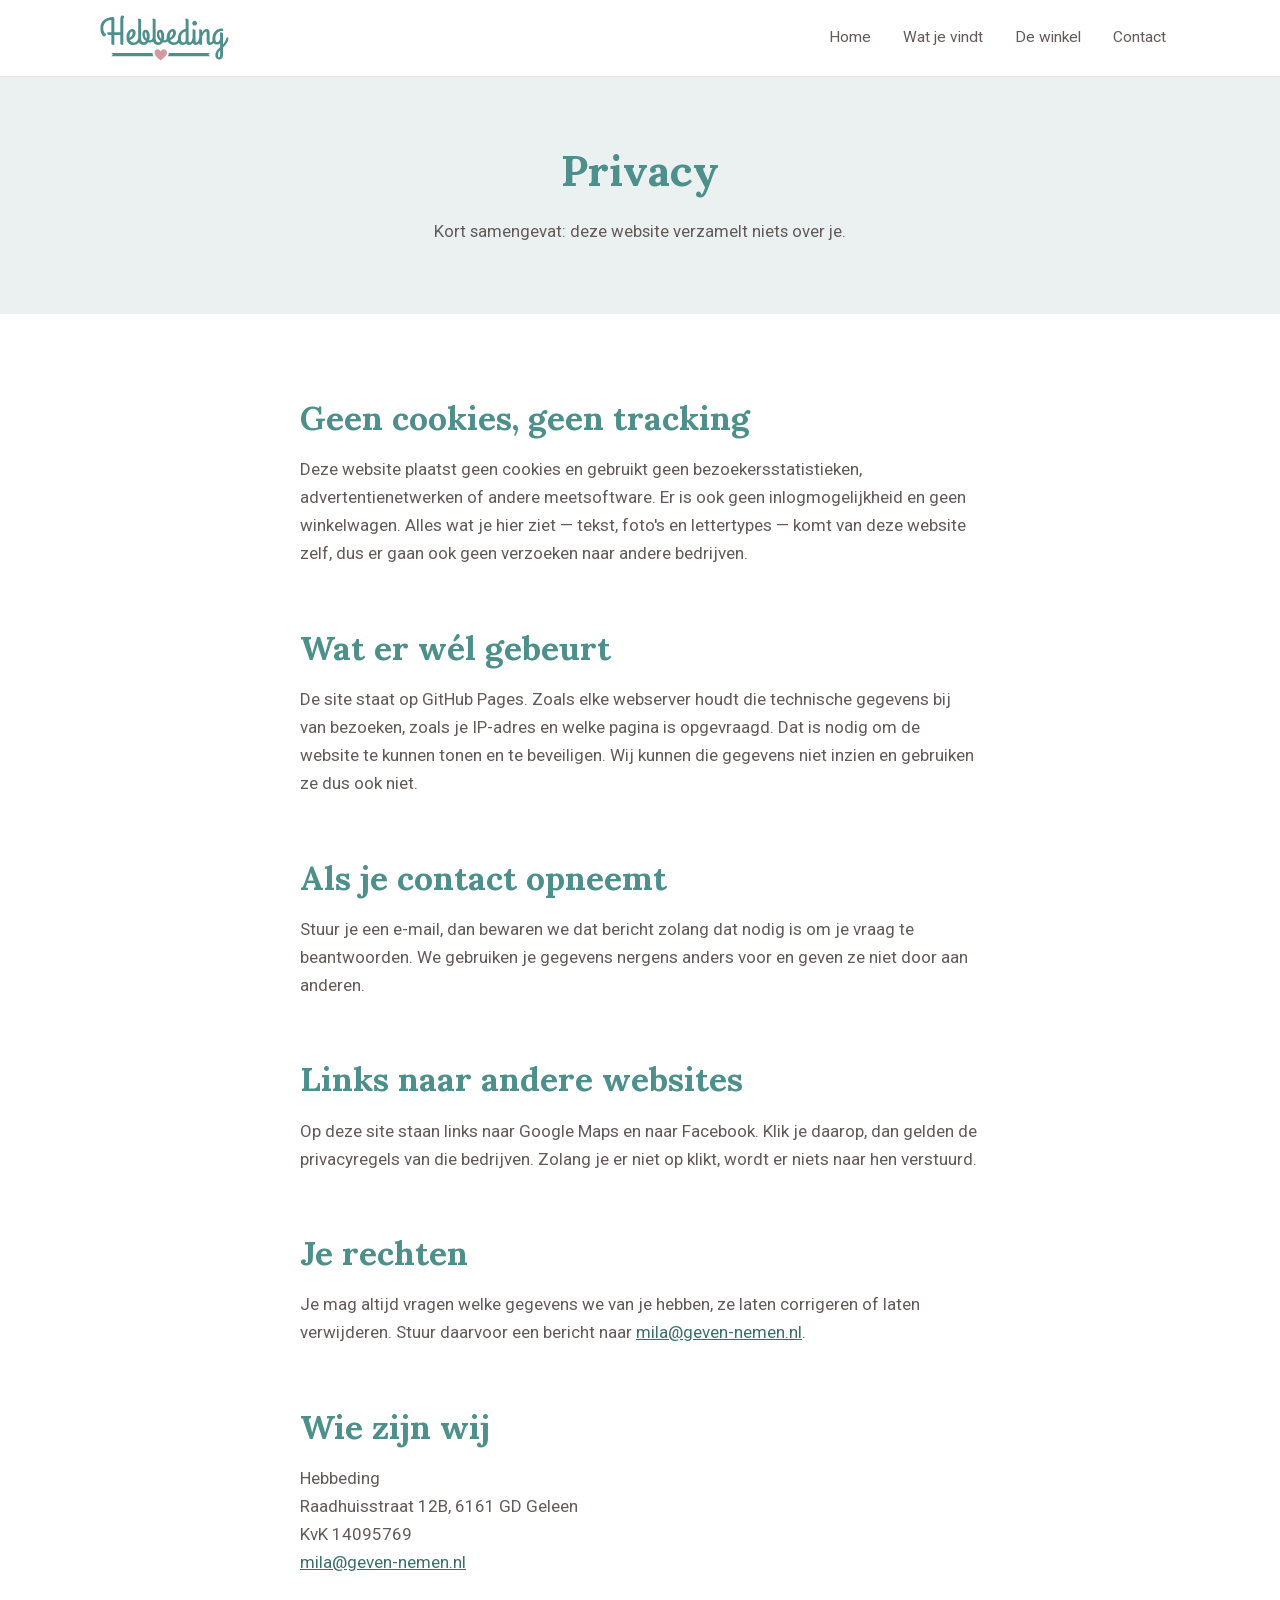
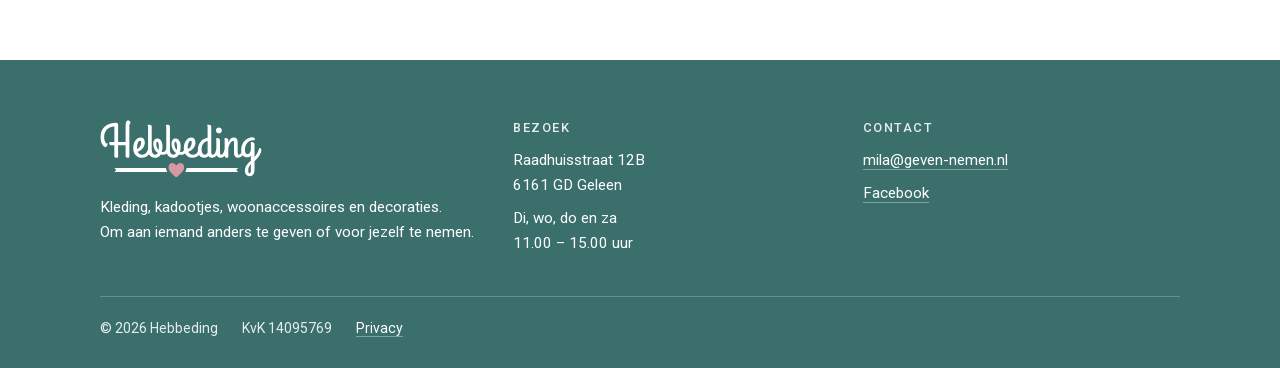
==== privacy.html @ 9cd59c02 "Statische website voor Hebbeding Vervangt de Shopify-webshop door een informatieve site: home, thema" ====
<!DOCTYPE html>
<html lang="nl">
<head>
<meta charset="utf-8">
<meta name="viewport" content="width=device-width, initial-scale=1">
<title>Privacy — Hebbeding</title>
<meta name="description" content="Privacyverklaring van Hebbeding. Deze website gebruikt geen cookies, geen tracking en verzamelt geen gegevens.">
<link rel="canonical" href="https://hebbeding.nu/privacy.html">
<meta name="robots" content="noindex, follow">

<link rel="icon" href="assets/img/favicon.png" sizes="any">
<link rel="apple-touch-icon" href="assets/img/apple-touch-icon.png">
<meta name="theme-color" content="#4c8f8b">

<link rel="preload" href="assets/fonts/lora-latin.woff2" as="font" type="font/woff2" crossorigin>
<link rel="preload" href="assets/fonts/roboto-latin.woff2" as="font" type="font/woff2" crossorigin>
<link rel="stylesheet" href="assets/css/style.css">
</head>
<body>

<a class="overslaan" href="#inhoud">Naar de inhoud</a>

<header class="site-header">
  <div class="wrap header-inner">
    <a class="logo" href="index.html">
      <img src="assets/img/logo.svg" width="129" height="46" alt="Hebbeding">
    </a>
    <button class="menu-knop" type="button" aria-expanded="false" aria-controls="hoofdmenu">
      <svg width="26" height="26" viewBox="0 0 26 26" fill="none" stroke="currentColor" stroke-width="1.8" aria-hidden="true">
        <path d="M4 7h18M4 13h18M4 19h18"/>
      </svg>
      <span class="sr-only">Menu</span>
    </button>
    <nav class="hoofdmenu" id="hoofdmenu" aria-label="Hoofdmenu">
      <ul>
        <li><a href="index.html">Home</a></li>
        <li><a href="themas.html">Wat je vindt</a></li>
        <li><a href="winkel.html">De winkel</a></li>
        <li><a href="winkel.html#contact">Contact</a></li>
      </ul>
    </nav>
  </div>
</header>

<main id="inhoud">

  <section class="paginakop">
    <div class="wrap">
      <h1>Privacy</h1>
      <p>Kort samengevat: deze website verzamelt niets over je.</p>
    </div>
  </section>

  <section class="sectie sectie--wit">
    <div class="wrap prose">
      <h2>Geen cookies, geen tracking</h2>
      <p>Deze website plaatst geen cookies en gebruikt geen bezoekersstatistieken,
         advertentienetwerken of andere meetsoftware. Er is ook geen
         inlogmogelijkheid en geen winkelwagen. Alles wat je hier ziet — tekst,
         foto's en lettertypes — komt van deze website zelf, dus er gaan ook geen
         verzoeken naar andere bedrijven.</p>

      <h2>Wat er wél gebeurt</h2>
      <p>De site staat op GitHub Pages. Zoals elke webserver houdt die technische
         gegevens bij van bezoeken, zoals je IP-adres en welke pagina is opgevraagd.
         Dat is nodig om de website te kunnen tonen en te beveiligen. Wij kunnen
         die gegevens niet inzien en gebruiken ze dus ook niet.</p>

      <h2>Als je contact opneemt</h2>
      <p>Stuur je een e-mail, dan bewaren we dat bericht zolang dat nodig is om je
         vraag te beantwoorden. We gebruiken je gegevens nergens anders voor en
         geven ze niet door aan anderen.</p>

      <h2>Links naar andere websites</h2>
      <p>Op deze site staan links naar Google Maps en naar Facebook. Klik je daarop,
         dan gelden de privacyregels van die bedrijven. Zolang je er niet op klikt,
         wordt er niets naar hen verstuurd.</p>

      <h2>Je rechten</h2>
      <p>Je mag altijd vragen welke gegevens we van je hebben, ze laten corrigeren
         of laten verwijderen. Stuur daarvoor een bericht naar
         <a href="mailto:mila@geven-nemen.nl">mila@geven-nemen.nl</a>.</p>

      <h2>Wie zijn wij</h2>
      <p>Hebbeding<br>
         Raadhuisstraat 12B, 6161 GD Geleen<br>
         KvK 14095769<br>
         <a href="mailto:mila@geven-nemen.nl">mila@geven-nemen.nl</a></p>
    </div>
  </section>

</main>

<footer class="site-footer">
  <div class="wrap">
    <div class="footer-grid">
      <div>
        <p class="footer-logo">
          <img src="assets/img/logo-wit.svg" width="162" height="58" alt="Hebbeding">
        </p>
        <p>Kleding, kadootjes, woonaccessoires en decoraties.<br>
           Om aan iemand anders te geven of voor jezelf te nemen.</p>
      </div>
      <div>
        <h2>Bezoek</h2>
        <ul>
          <li>Raadhuisstraat 12B<br>6161 GD Geleen</li>
          <li>Di, wo, do en za<br>11.00 – 15.00 uur</li>
        </ul>
      </div>
      <div>
        <h2>Contact</h2>
        <ul>
          <li><a href="mailto:mila@geven-nemen.nl">mila@geven-nemen.nl</a></li>
          <li><a href="https://www.facebook.com/webshop.geven.nemen/" target="_blank" rel="noopener">Facebook</a></li>
        </ul>
      </div>
    </div>
    <div class="footer-onder">
      <span>&copy; <span id="jaar">2026</span> Hebbeding</span>
      <span>KvK 14095769</span>
      <span><a href="privacy.html">Privacy</a></span>
    </div>
  </div>
</footer>

<script src="assets/js/menu.js"></script>
</body>
</html>
---- assets/css/style.css ----
/* ============================================================
   Hebbeding — stijl
   De kleuren en lettertypes staan hieronder bij elkaar.
   Wil je een kleur wijzigen? Pas hem hier één keer aan.
   ============================================================ */

:root {
  /* Merkkleuren, overgenomen uit het originele logo-bestand (fullcolor.pdf).
     Pantone 7475C = groen, Pantone 5015C = roze.
     De "donker" varianten zijn er voor tekst en knoppen: op de merkkleuren zelf
     is witte tekst te licht om goed leesbaar te zijn. */
  --groen:         #4c8f8b;   /* merkgroen — grote koppen, vlakken, het logo   */
  --groen-donker:  #3a6f6c;   /* knoppen, voettekst, links, kleine tekst       */
  --groen-licht:   #eaf1f0;
  --roze:          #d699a1;   /* merkroze — hartjes, streepjes, accenten       */
  --roze-donker:   #a85258;   /* link-hover en de focusrand                    */
  --roze-band:     #e5abac;   /* roze balk achter de uitspraken — zoals de oude winkel */
  --roze-licht:    #fbf2f3;
  --tekst:         #635959;
  --tekst-sterk:   #46403f;
  --wit:           #ffffff;
  --achtergrond:   #f7f7f7;
  --lijn:          #e6e0e0;

  --serif:  "Lora", Georgia, "Times New Roman", serif;
  --sans:   "Roboto", -apple-system, BlinkMacSystemFont, "Helvetica Neue", Arial, sans-serif;

  --breed:  1120px;
  --rand:   4px;
  --schaduw: 0 1px 2px rgba(70, 64, 63, .05), 0 8px 24px rgba(70, 64, 63, .07);
}

/* --- lettertypes (lokaal, geen externe verzoeken) --------- */
@font-face {
  font-family: 'Lora';
  font-style: normal;
  font-weight: 400 700;
  font-display: swap;
  src: url(../fonts/lora-latin-ext.woff2) format('woff2');
  unicode-range: U+0100-02BA, U+02BD-02C5, U+02C7-02CC, U+02CE-02D7, U+02DD-02FF, U+0304, U+0308, U+0329, U+1D00-1DBF, U+1E00-1E9F, U+1EF2-1EFF, U+2020, U+20A0-20AB, U+20AD-20C0, U+2113, U+2C60-2C7F, U+A720-A7FF;
}
@font-face {
  font-family: 'Lora';
  font-style: normal;
  font-weight: 400 700;
  font-display: swap;
  src: url(../fonts/lora-latin.woff2) format('woff2');
  unicode-range: U+0000-00FF, U+0131, U+0152-0153, U+02BB-02BC, U+02C6, U+02DA, U+02DC, U+0304, U+0308, U+0329, U+2000-206F, U+20AC, U+2122, U+2191, U+2193, U+2212, U+2215, U+FEFF, U+FFFD;
}
@font-face {
  font-family: 'Roboto';
  font-style: normal;
  font-weight: 400 500;
  font-display: swap;
  src: url(../fonts/roboto-latin-ext.woff2) format('woff2');
  unicode-range: U+0100-02BA, U+02BD-02C5, U+02C7-02CC, U+02CE-02D7, U+02DD-02FF, U+0304, U+0308, U+0329, U+1D00-1DBF, U+1E00-1E9F, U+1EF2-1EFF, U+2020, U+20A0-20AB, U+20AD-20C0, U+2113, U+2C60-2C7F, U+A720-A7FF;
}
@font-face {
  font-family: 'Roboto';
  font-style: normal;
  font-weight: 400 500;
  font-display: swap;
  src: url(../fonts/roboto-latin.woff2) format('woff2');
  unicode-range: U+0000-00FF, U+0131, U+0152-0153, U+02BB-02BC, U+02C6, U+02DA, U+02DC, U+0304, U+0308, U+0329, U+2000-206F, U+20AC, U+2122, U+2191, U+2193, U+2212, U+2215, U+FEFF, U+FFFD;
}

/* --- basis ------------------------------------------------ */
*, *::before, *::after { box-sizing: border-box; }

html { -webkit-text-size-adjust: 100%; scroll-behavior: smooth; }
@media (prefers-reduced-motion: reduce) { html { scroll-behavior: auto; } }

/* --- overgang tussen pagina's ------------------------------
   Kom je op een pagina, dan schuift de inhoud van onderen omhoog en
   verschijnt hij. Klik je door naar een andere pagina, dan schuift hij
   omhoog weg (dat laatste regelt menu.js). De koptekst blijft staan.
   Zonder JavaScript krijg je nog steeds de binnenkomst-animatie.
   --------------------------------------------------------- */
@keyframes pagina-erin  { from { opacity: 0; transform: translateY(24px); } }
@keyframes pagina-eruit { to   { opacity: 0; transform: translateY(-16px); } }

main { animation: pagina-erin 300ms cubic-bezier(0, 0, .2, 1) both; }
main.pagina-eruit { animation: pagina-eruit 180ms cubic-bezier(.4, 0, 1, 1) both; }

/* Wie in zijn systeem heeft staan dat animaties uit moeten: geen beweging. */
@media (prefers-reduced-motion: reduce) {
  main, main.pagina-eruit { animation: none; }
}

body {
  margin: 0;
  background: var(--achtergrond);
  color: var(--tekst);
  font-family: var(--sans);
  font-size: 17px;
  line-height: 1.65;
  -webkit-font-smoothing: antialiased;
}

img { max-width: 100%; height: auto; display: block; }

h1, h2, h3 {
  font-family: var(--serif);
  color: var(--groen);
  font-weight: 700;          /* de warme, ronde Lora — net als op de oude winkel */
  line-height: 1.2;
  margin: 0 0 .5em;
}
h1 { font-size: clamp(1.9rem, 1.35rem + 2.2vw, 2.7rem); }
h2 { font-size: clamp(1.55rem, 1.25rem + 1.3vw, 2.1rem); }
h3 { font-size: 1.25rem; color: var(--tekst-sterk); }

p { margin: 0 0 1.1em; }
p:last-child { margin-bottom: 0; }

a { color: var(--groen-donker); }
a:hover { color: var(--roze-donker); }

:focus-visible {
  outline: 3px solid var(--roze-donker);
  outline-offset: 2px;
  border-radius: 2px;
}

.wrap {
  width: 100%;
  max-width: var(--breed);
  margin-inline: auto;
  padding-inline: 20px;
}

.sr-only {
  position: absolute; width: 1px; height: 1px; padding: 0; margin: -1px;
  overflow: hidden; clip: rect(0 0 0 0); white-space: nowrap; border: 0;
}

.overslaan {
  position: absolute; left: 12px; top: -60px;
  background: var(--groen); color: #fff; padding: 10px 16px;
  border-radius: var(--rand); z-index: 100; transition: top .15s;
}
.overslaan:focus { top: 12px; color: #fff; }

/* --- knoppen ---------------------------------------------- */
.knop {
  display: inline-flex; align-items: center; gap: .5em;
  font-family: var(--sans); font-size: .95rem; font-weight: 500;
  letter-spacing: .02em;
  padding: .8em 1.5em;
  border: 1px solid var(--groen);
  border-radius: var(--rand);
  background: var(--groen);
  color: #fff;
  text-decoration: none;
  cursor: pointer;
  transition: background .15s, border-color .15s, color .15s;
}
.knop:hover { background: var(--groen-donker); border-color: var(--groen-donker); color: #fff; }

.knop--licht { background: #fff; color: var(--groen-donker); }
.knop--licht:hover { background: var(--groen-licht); color: var(--groen-donker); border-color: var(--groen-donker); }

/* Zelfde roze als de balk in de carrousel. Witte letters op dit lichte roze
   geven weinig contrast, daarom staan ze vet. */
.knop--roze {
  background: var(--roze-band);
  border-color: var(--roze-band);
  color: #fff;
  font-weight: 700;
}
.knop--roze:hover { background: #d98486; border-color: #d98486; color: #fff; }

/* --- header ----------------------------------------------- */
.site-header {
  background: var(--wit);
  border-bottom: 1px solid var(--lijn);
  position: sticky; top: 0; z-index: 50;
}
.header-inner {
  display: flex; align-items: center; justify-content: space-between;
  gap: 16px;
  min-height: 76px;
}
.logo img { width: auto; height: 46px; }

.menu-knop {
  display: none;
  background: none; border: 0; padding: 8px;
  color: var(--groen); cursor: pointer;
  font: inherit;
}
.menu-knop svg { display: block; }

.hoofdmenu ul {
  display: flex; align-items: center; gap: 4px;
  list-style: none; margin: 0; padding: 0;
}
.hoofdmenu a {
  display: block;
  padding: .6em .9em;
  color: var(--tekst);
  text-decoration: none;
  font-size: .97rem;
  border-radius: var(--rand);
  transition: color .15s, background .15s;
}
.hoofdmenu a:hover { color: var(--groen-donker); background: var(--groen-licht); }
.hoofdmenu a[aria-current="page"] { color: var(--groen-donker); position: relative; }
.hoofdmenu a[aria-current="page"]::after {
  content: "";
  position: absolute; left: .9em; right: .9em; bottom: .3em;
  height: 2px; background: var(--roze);
}

@media (max-width: 780px) {
  .menu-knop { display: block; }
  .hoofdmenu {
    display: none;
    position: absolute; left: 0; right: 0; top: 100%;
    background: var(--wit);
    border-bottom: 1px solid var(--lijn);
    box-shadow: var(--schaduw);
  }
  .hoofdmenu.open { display: block; }
  .hoofdmenu ul { flex-direction: column; align-items: stretch; gap: 0; padding: 8px 20px 16px; }
  .hoofdmenu a { padding: .85em .6em; border-bottom: 1px solid var(--lijn); border-radius: 0; }
  .hoofdmenu li:last-child a { border-bottom: 0; }
  .hoofdmenu a[aria-current="page"]::after { display: none; }
  .hoofdmenu a[aria-current="page"] { background: var(--groen-licht); }
}

/* --- carrousel -------------------------------------------
   Nagebouwd naar de diavoorstelling van de oude Shopify-winkel:
   een foto op volle breedte met de uitspraak in een roze balk.
   De balk loopt per regel mee dankzij box-decoration-break.
   --------------------------------------------------------- */
.carrousel {
  position: relative;
  background: var(--groen-licht);
  overflow: hidden;
}
.carrousel__spoor {
  position: relative;
  height: clamp(300px, 45vw, 560px);
}
.carrousel__dia {
  position: absolute; inset: 0;
  opacity: 0;
  transition: opacity .8s cubic-bezier(.44, .13, .48, .87);
  pointer-events: none;
}
.carrousel__dia.is-actief { opacity: 1; pointer-events: auto; }
.carrousel__dia img {
  width: 100%; height: 100%;
  object-fit: cover; object-position: center top;
}

/* Zonder JavaScript blijft de eerste dia gewoon staan. */
.carrousel:not(.is-klaar) .carrousel__dia:first-child { opacity: 1; }

.carrousel__tekst {
  position: absolute; left: 0; right: 0; bottom: clamp(30px, 5vw, 66px);
  padding-inline: 20px;
}
.carrousel__tekst > div { width: 100%; max-width: var(--breed); margin-inline: auto; }

.carrousel__uitspraak {
  display: inline;
  margin: 0;
  font-family: var(--serif);
  font-weight: 700;
  font-size: clamp(1.7rem, 1rem + 3vw, 3.4rem);
  line-height: 1.35;
  color: #fff;
  background-color: var(--roze-band);
  padding: .1em .3em;
  box-decoration-break: clone;
  -webkit-box-decoration-break: clone;
  opacity: 0;
  transform: translateY(40px);
  transition: opacity .6s cubic-bezier(.44, .13, .48, .87) .3s,
              transform .6s cubic-bezier(.44, .13, .48, .87) .3s;
}
.carrousel__dia.is-actief .carrousel__uitspraak { opacity: 1; transform: translateY(0); }

/* --- bediening --- */
.carrousel__knoppen { position: absolute; right: 0; bottom: 0; display: flex; }
.carrousel__knop {
  border: 0; cursor: pointer;
  background: rgba(255, 255, 255, .92);
  color: var(--tekst);
  padding: 13px 17px;
  font: inherit; line-height: 1;
  display: flex; align-items: center;
  transition: background .15s;
}
.carrousel__knop:hover { background: #fff; }
.carrousel__knop + .carrousel__knop { border-left: 1px solid var(--lijn); }
.carrousel__knop svg { display: block; width: 12px; height: 12px; fill: currentColor; }

.carrousel__bolletjes {
  position: absolute; left: 0; right: 0; bottom: 15px;
  display: flex; justify-content: center; gap: 9px;
  padding-inline: 20px;
}
.carrousel__bol {
  width: 11px; height: 11px; padding: 0;
  border: 1px solid rgba(255, 255, 255, .95);
  border-radius: 50%;
  background: rgba(255, 255, 255, .3);
  cursor: pointer;
  transition: background .15s;
}
.carrousel__bol[aria-current="true"] { background: #fff; }

@media (prefers-reduced-motion: reduce) {
  .carrousel__dia, .carrousel__uitspraak { transition: none; }
  .carrousel__uitspraak { opacity: 1; transform: none; }
}

@media (max-width: 600px) {
  .carrousel__knoppen { display: none; }
  .carrousel__bolletjes { bottom: 11px; }
}

/* --- secties ---------------------------------------------- */
.sectie { padding-block: clamp(48px, 7vw, 84px); }
section[id] { scroll-margin-top: 92px; }   /* plakkende koptekst niet over de titel */
.sectie--wit { background: var(--wit); }
.sectie--groen { background: var(--groen-licht); }
.sectie--roze { background: var(--roze-licht); }

.sectie-kop { max-width: 620px; margin: 0 auto clamp(32px, 4vw, 52px); text-align: center; }
.sectie-kop p { font-size: 1.05rem; }

.streep {
  display: block; width: 68px; height: 0; margin: 0 auto 1.4em;
  border-top: 1px solid var(--roze);
  position: relative;
}
.streep::after {
  content: "";
  position: absolute; left: 50%; top: -7px;
  width: 14px; height: 14px; margin-left: -7px;
  background: var(--roze);
  clip-path: path("M7 13.5C2.4 9.6 .5 7 .5 4.6A3.6 3.6 0 0 1 7 2.4 3.6 3.6 0 0 1 13.5 4.6C13.5 7 11.6 9.6 7 13.5Z");
}

/* --- thema's ---------------------------------------------- */
.themas {
  display: grid;
  grid-template-columns: repeat(auto-fit, minmax(240px, 1fr));
  gap: clamp(20px, 2.4vw, 30px);
}
.thema {
  background: var(--wit);
  border-radius: var(--rand);
  overflow: hidden;
  box-shadow: var(--schaduw);
  display: flex; flex-direction: column;
}
.thema img { width: 100%; aspect-ratio: 4 / 5; object-fit: cover; }
.thema-tekst { padding: 22px 24px 26px; }
.thema h3 { margin-bottom: .4em; color: var(--groen-donker); font-family: var(--serif); }
.thema p { font-size: .95rem; margin: 0; }

/* --- tekst + beeld naast elkaar --------------------------- */
.duo {
  display: grid;
  grid-template-columns: 1fr;
  gap: clamp(28px, 4vw, 56px);
  align-items: center;
}
@media (min-width: 781px) {
  .duo { grid-template-columns: 1fr 1fr; }
  .duo--omgekeerd .duo-beeld { order: 2; }
}
.duo-beeld img {
  width: 100%;
  max-height: 520px;          /* staande foto's niet te hoog laten worden */
  object-fit: cover;
  border-radius: var(--rand);
  box-shadow: var(--schaduw);
}
.duo-tekst > :last-child { margin-bottom: 0; }

/* --- fotostrip -------------------------------------------- */
.strip {
  display: grid;
  grid-template-columns: repeat(auto-fit, minmax(180px, 1fr));
  gap: 12px;
}
.strip img {
  width: 100%; aspect-ratio: 1 / 1; object-fit: cover;
  border-radius: var(--rand);
}

/* --- bezoekblok ------------------------------------------- */
.bezoek {
  display: grid; grid-template-columns: 1fr; gap: clamp(28px, 4vw, 48px);
}
@media (min-width: 781px) { .bezoek { grid-template-columns: 1fr 1fr; } }

.gegevens { list-style: none; margin: 0 0 1.6em; padding: 0; }
.gegevens li {
  display: grid; grid-template-columns: 130px 1fr; gap: 4px 16px;
  padding: .7em 0;
  border-bottom: 1px solid var(--lijn);
}
.gegevens li:first-child { border-top: 1px solid var(--lijn); }
.gegevens dt, .gegevens b {
  font-weight: 500; color: var(--tekst-sterk);
}
@media (max-width: 480px) {
  .gegevens li { grid-template-columns: 1fr; }
}

.knoppenrij { display: flex; flex-wrap: wrap; gap: 12px; }

/* --- opsomming met hartjes -------------------------------- */
.lijst { list-style: none; margin: 0 0 1.1em; padding: 0; }
.lijst li {
  position: relative; padding-left: 1.6em; margin-bottom: .45em;
}
.lijst li::before {
  content: ""; position: absolute; left: 0; top: .55em;
  width: 11px; height: 11px; background: var(--roze);
  clip-path: path("M5.5 10.6C1.9 7.5 .4 5.5 .4 3.6A2.8 2.8 0 0 1 5.5 1.9 2.8 2.8 0 0 1 10.6 3.6C10.6 5.5 9.1 7.5 5.5 10.6Z");
}

/* --- merken ----------------------------------------------- */
.merken {
  display: flex; flex-wrap: wrap; gap: 10px; justify-content: center;
  list-style: none; margin: 0; padding: 0;
}
.merken li {
  background: var(--wit);
  border: 1px solid var(--lijn);
  border-radius: 999px;
  padding: .5em 1.15em;
  font-size: .95rem;
  color: var(--tekst-sterk);
}

/* --- footer ----------------------------------------------- */
.site-footer {
  background: var(--groen-donker);
  color: #fff;
  padding-block: clamp(40px, 5vw, 60px) 28px;
  font-size: .95rem;
}
.site-footer a { color: #fff; text-decoration: none; border-bottom: 1px solid rgba(255,255,255,.35); }
.site-footer a:hover { color: #fff; border-bottom-color: #fff; }
.footer-grid {
  display: grid; grid-template-columns: 1fr; gap: 32px;
  padding-bottom: 32px;
}
@media (min-width: 640px) { .footer-grid { grid-template-columns: 1.2fr 1fr 1fr; } }
.site-footer h2 {
  font-family: var(--sans); font-size: .8rem; font-weight: 500;
  letter-spacing: .12em; text-transform: uppercase;
  color: rgba(255,255,255,.88); margin-bottom: 1em;
}
.site-footer ul { list-style: none; margin: 0; padding: 0; }
.site-footer li { margin-bottom: .5em; }
.footer-logo img { height: 58px; width: auto; margin-bottom: 16px; }
.footer-onder {
  border-top: 1px solid rgba(255,255,255,.22);
  padding-top: 20px;
  display: flex; flex-wrap: wrap; gap: 8px 24px;
  font-size: .88rem; color: rgba(255,255,255,.88);
}
.footer-onder a { color: #fff; }

/* --- losse pagina's --------------------------------------- */
.paginakop {
  background: var(--groen-licht);
  padding-block: clamp(40px, 6vw, 68px);
  text-align: center;
}
.paginakop p { max-width: 620px; margin-inline: auto; font-size: 1.05rem; }

.prose { max-width: 720px; margin-inline: auto; }
.prose h2 { margin-top: 1.8em; }
.prose h2:first-child { margin-top: 0; }
.prose h3 { margin-top: 1.6em; }
.prose ul { padding-left: 1.2em; }
.prose li { margin-bottom: .4em; }

.midden { text-align: center; }
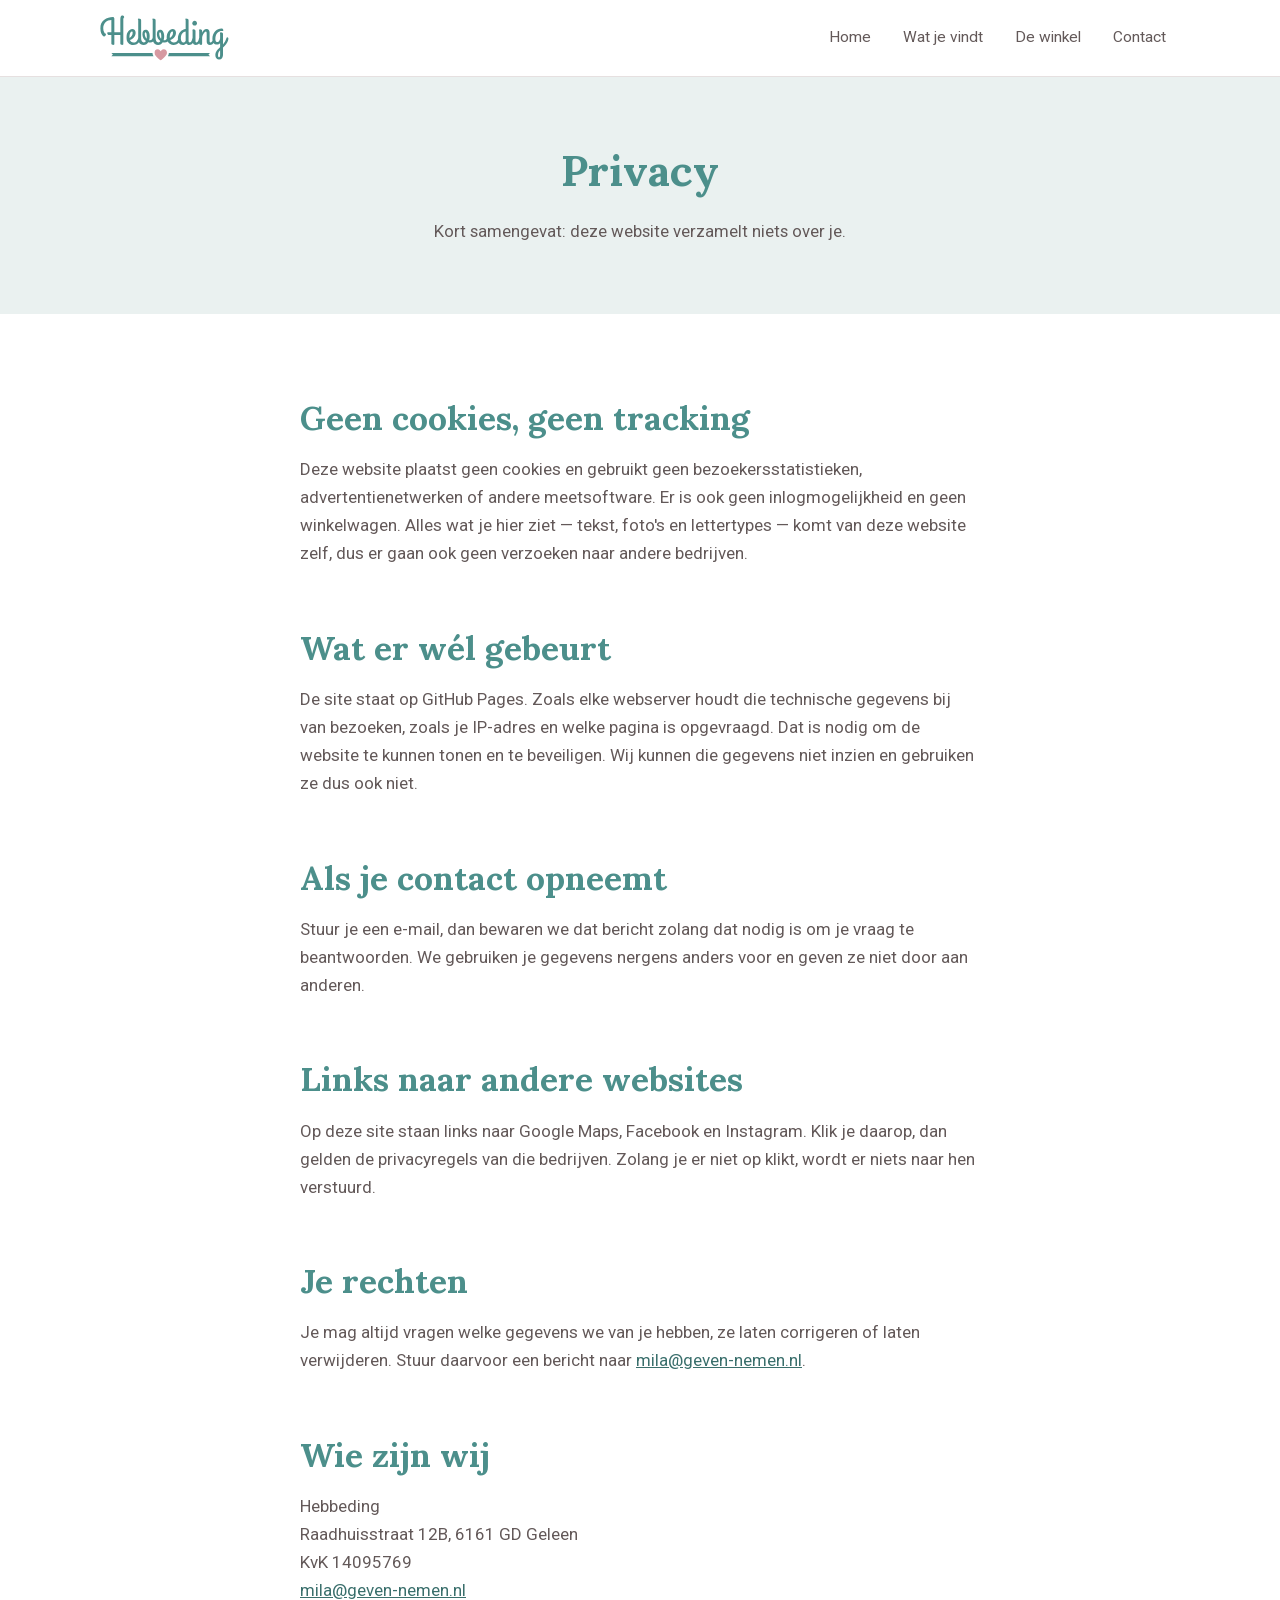
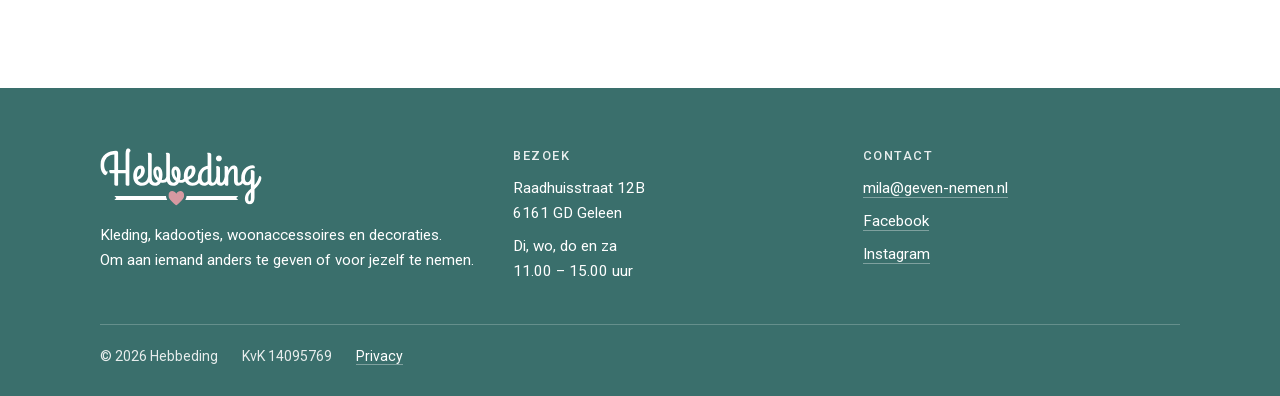
==== commit 61f5cd24: "Instagram toegevoegd @hebbeding_mila in de voettekst van elke pagina, in de contactlijst op de winke" ====
--- a/privacy.html
+++ b/privacy.html
@@ -72,9 +72,9 @@
          geven ze niet door aan anderen.</p>
 
       <h2>Links naar andere websites</h2>
-      <p>Op deze site staan links naar Google Maps en naar Facebook. Klik je daarop,
-         dan gelden de privacyregels van die bedrijven. Zolang je er niet op klikt,
-         wordt er niets naar hen verstuurd.</p>
+      <p>Op deze site staan links naar Google Maps, Facebook en Instagram. Klik je
+         daarop, dan gelden de privacyregels van die bedrijven. Zolang je er niet op
+         klikt, wordt er niets naar hen verstuurd.</p>
 
       <h2>Je rechten</h2>
       <p>Je mag altijd vragen welke gegevens we van je hebben, ze laten corrigeren
@@ -113,6 +113,7 @@
         <ul>
           <li><a href="mailto:mila@geven-nemen.nl">mila@geven-nemen.nl</a></li>
           <li><a href="https://www.facebook.com/webshop.geven.nemen/" target="_blank" rel="noopener">Facebook</a></li>
+          <li><a href="https://www.instagram.com/hebbeding_mila/" target="_blank" rel="noopener">Instagram</a></li>
         </ul>
       </div>
     </div>
